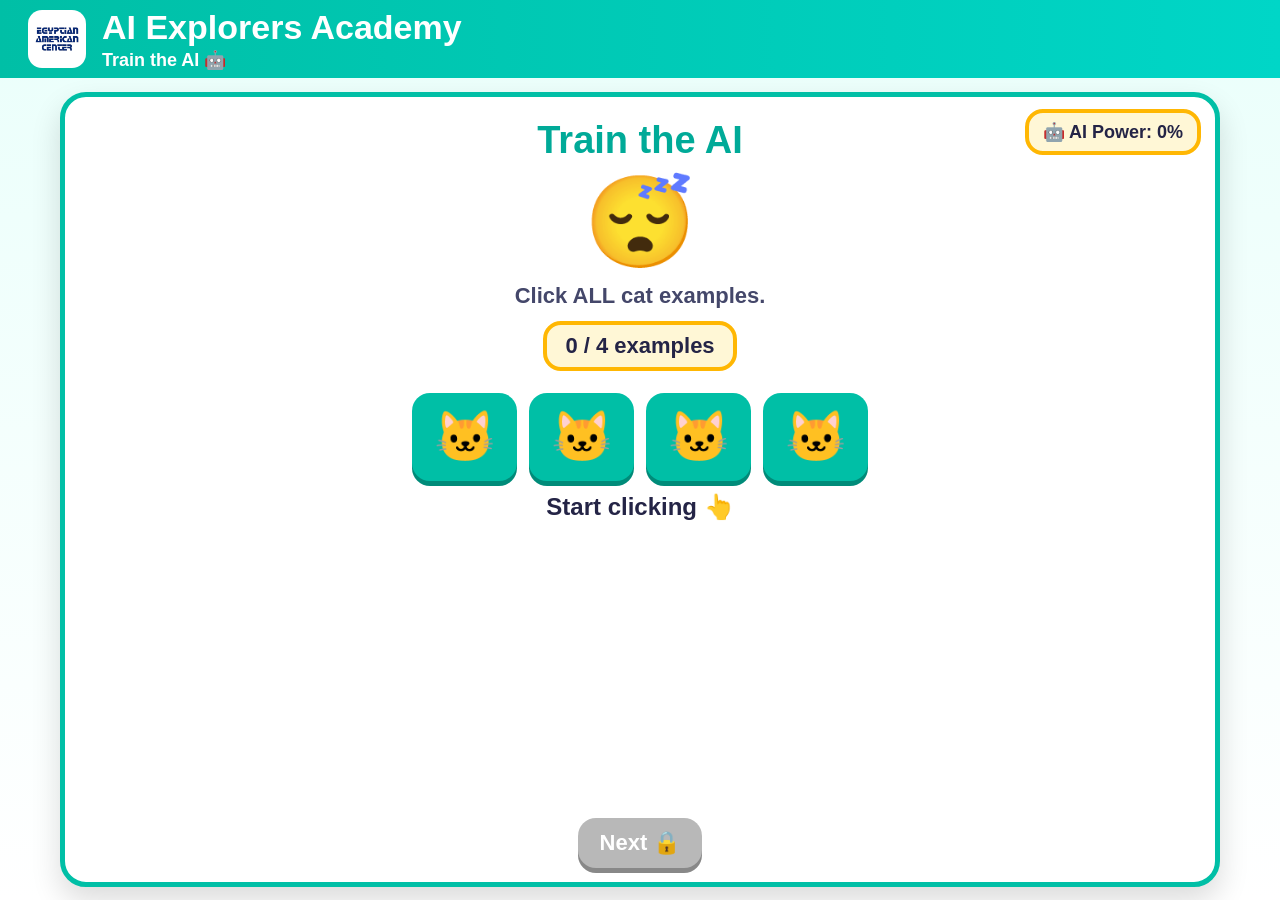
==== index.html @ 1cbc2bea "ai game seesion" ====
<!DOCTYPE html>
<html lang="en">
<head>
  <meta charset="UTF-8" />
  <meta name="viewport" content="width=device-width, initial-scale=1.0" />

  <title>AI Explorers Academy</title>
  <link rel="icon" type="image/png" href="eacc-blue-logo.png" />
  <link rel="stylesheet" href="style.css" />
</head>

<body>
  <main class="app">
    <header class="header">
      <img src="eacc-blue-logo.png" class="logo" alt="EACC Logo" />
      <div>
        <h1>AI Explorers Academy</h1>
        <p>Train the AI 🤖</p>
      </div>
    </header>

    <section id="game" class="game"></section>
  </main>

  <script src="script.js"></script>
</body>
</html>
---- style.css ----
* {
  box-sizing: border-box;
}

body {
  margin: 0;
  overflow: hidden;
  font-family: Arial, sans-serif;
  background: #eafffb;
}

.app {
  height: 100vh;
  background: linear-gradient(180deg, #eafffb, #ffffff);
}

.header {
  height: 78px;
  background: linear-gradient(90deg, #00bfa6, #00d6c7);
  color: white;
  display: flex;
  align-items: center;
  gap: 16px;
  padding: 10px 28px;
}

.logo {
  width: 58px;
  height: 58px;
  object-fit: contain;
  background: white;
  border-radius: 14px;
  padding: 6px;
}

h1 {
  margin: 0;
  font-size: 34px;
}

.header p {
  margin: 2px 0 0;
  font-size: 18px;
  font-weight: bold;
}

.game {
  height: calc(100vh - 78px);
  padding: 14px;
  display: flex;
  align-items: center;
  justify-content: center;
}

.card {
  position: relative;
  width: min(1160px, 98vw);
  height: calc(100vh - 105px);
  background: white;
  border: 5px solid #00bfa6;
  border-radius: 26px;
  padding: 18px;
  text-align: center;
  box-shadow: 0 14px 30px rgba(0, 0, 0, 0.14);
  overflow: hidden;
}

.power-badge {
  position: absolute;
  top: 12px;
  right: 14px;
  background: #fff7d6;
  border: 4px solid #ffb703;
  border-radius: 18px;
  padding: 8px 14px;
  font-size: 18px;
  font-weight: bold;
  color: #242446;
}

.title {
  color: #00aa98;
  font-size: 38px;
  margin: 4px 0 8px;
}

.text {
  color: #44476a;
  font-size: 22px;
  font-weight: bold;
  margin: 8px 0;
}

.ai-face {
  font-size: 90px;
  margin: 4px 0;
}

.big-emoji {
  font-size: 70px;
  margin: 8px 0;
}

.row {
  display: flex;
  justify-content: center;
  align-items: center;
  gap: 12px;
  margin: 12px 0;
  flex-wrap: wrap;
}

button {
  border: none;
  border-radius: 18px;
  padding: 12px 22px;
  font-size: 22px;
  font-weight: bold;
  cursor: pointer;
  color: white;
  background: #00bfa6;
  box-shadow: 0 5px 0 #008b79;
}

button:active {
  transform: translateY(4px);
  box-shadow: 0 1px 0 #008b79;
}

.blue {
  background: #5865f2;
  box-shadow: 0 5px 0 #3440b8;
}

.red {
  background: #ff6b6b;
  box-shadow: 0 5px 0 #c84242;
}

.yellow {
  background: #ffb703;
  box-shadow: 0 5px 0 #cc8f00;
}

.locked {
  background: #b8b8b8;
  box-shadow: 0 5px 0 #888;
  cursor: not-allowed;
}

.emoji-btn {
  width: 105px;
  height: 88px;
  font-size: 50px;
  padding: 5px;
}

.emoji-btn.done {
  background: #35d07f;
  box-shadow: 0 5px 0 #1e9154;
}

.emoji-card {
  width: 110px;
  height: 92px;
  border: 4px solid #00bfa6;
  border-radius: 20px;
  background: #f3fffd;
  font-size: 54px;
  display: grid;
  place-items: center;
  cursor: pointer;
  user-select: none;
}

.emoji-card.selected {
  background: #fff7d6;
  border-color: #ffb703;
  transform: scale(1.06);
}

.box {
  border: 4px dashed #00bfa6;
  border-radius: 20px;
  padding: 12px;
  background: #f3fffd;
  width: min(470px, 46%);
}

.box-title {
  color: #00aa98;
  font-size: 25px;
  font-weight: bold;
  margin-bottom: 8px;
}

.feedback {
  min-height: 36px;
  font-size: 24px;
  font-weight: bold;
  color: #242446;
  margin: 8px 0;
}

.counter {
  display: inline-block;
  background: #fff7d6;
  border: 4px solid #ffb703;
  border-radius: 18px;
  padding: 8px 18px;
  color: #242446;
  font-size: 22px;
  font-weight: bold;
  margin: 4px 0 10px;
}

.nav {
  position: absolute;
  bottom: 14px;
  left: 0;
  width: 100%;
  display: flex;
  justify-content: center;
  gap: 12px;
}

.confetti {
  font-size: 42px;
  animation: pop 0.7s infinite alternate;
}

@keyframes pop {
  from {
    transform: scale(1);
  }

  to {
    transform: scale(1.08);
  }
}

@media (max-width: 850px) {
  h1 {
    font-size: 24px;
  }

  .header p {
    font-size: 15px;
  }

  .title {
    font-size: 30px;
  }

  .text {
    font-size: 18px;
  }

  .ai-face {
    font-size: 70px;
  }

  .big-emoji {
    font-size: 56px;
  }

  button {
    font-size: 18px;
    padding: 10px 16px;
  }

  .emoji-btn,
  .emoji-card {
    width: 84px;
    height: 72px;
    font-size: 40px;
  }

  .box {
    width: 90%;
  }
}
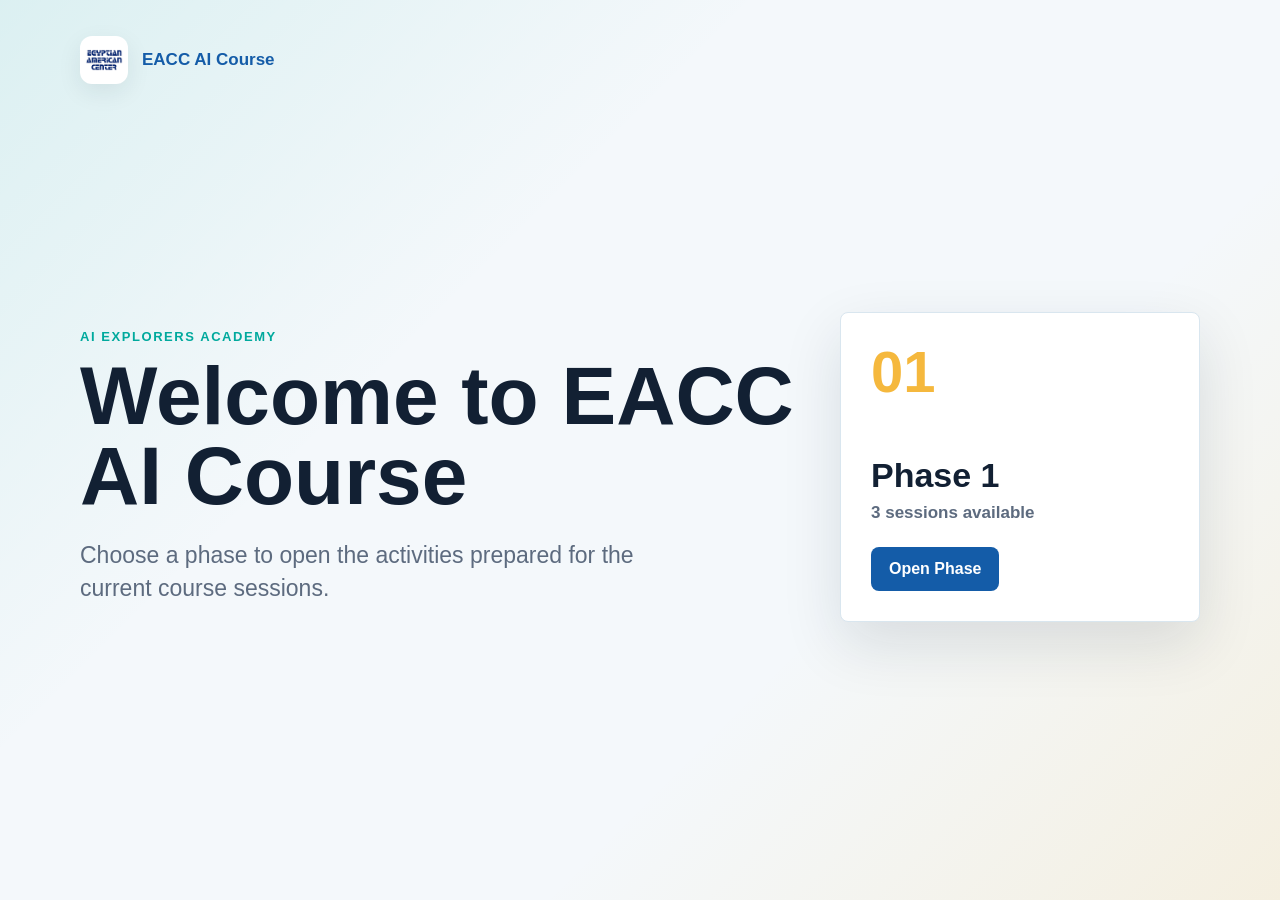
==== commit bf7aac6d: "Add hosted activities" ====
--- a/index.html
+++ b/index.html
@@ -3,25 +3,31 @@
 <head>
   <meta charset="UTF-8" />
   <meta name="viewport" content="width=device-width, initial-scale=1.0" />
-
-  <title>AI Explorers Academy</title>
-  <link rel="icon" type="image/png" href="eacc-blue-logo.png" />
+  <title>EACC AI Course</title>
+  <link rel="icon" type="image/png" href="phase-1/Session%201/eacc-blue-logo.png" />
   <link rel="stylesheet" href="style.css" />
 </head>
+<body>
+  <main class="welcome-shell">
+    <nav class="top-nav" aria-label="Course header">
+      <img class="brand-mark" src="phase-1/Session%201/eacc-blue-logo.png" alt="EACC logo" />
+      <span>EACC AI Course</span>
+    </nav>
 
-<body>
-  <main class="app">
-    <header class="header">
-      <img src="eacc-blue-logo.png" class="logo" alt="EACC Logo" />
-      <div>
-        <h1>AI Explorers Academy</h1>
-        <p>Train the AI 🤖</p>
+    <section class="hero">
+      <div class="hero-copy">
+        <p class="eyebrow">AI Explorers Academy</p>
+        <h1>Welcome to EACC AI Course</h1>
+        <p class="intro">Choose a phase to open the activities prepared for the current course sessions.</p>
       </div>
-    </header>
 
-    <section id="game" class="game"></section>
+      <a class="phase-card" href="phase-1/index.html" aria-label="Open Phase 1 sessions">
+        <span class="phase-number">01</span>
+        <span class="phase-title">Phase 1</span>
+        <span class="phase-meta">3 sessions available</span>
+        <span class="phase-action">Open Phase</span>
+      </a>
+    </section>
   </main>
-
-  <script src="script.js"></script>
 </body>
-</html>+</html>
--- a/style.css
+++ b/style.css
@@ -1,282 +1,254 @@
+:root {
+  --ink: #122033;
+  --muted: #5d6b7f;
+  --line: #d9e6ef;
+  --panel: #ffffff;
+  --soft: #f4f8fb;
+  --teal: #00a99d;
+  --blue: #145ca8;
+  --gold: #f5b83d;
+  --shadow: 0 22px 60px rgba(18, 32, 51, 0.12);
+}
+
 * {
   box-sizing: border-box;
 }
 
 body {
+  min-height: 100vh;
   margin: 0;
-  overflow: hidden;
-  font-family: Arial, sans-serif;
-  background: #eafffb;
-}
-
-.app {
-  height: 100vh;
-  background: linear-gradient(180deg, #eafffb, #ffffff);
-}
-
-.header {
-  height: 78px;
-  background: linear-gradient(90deg, #00bfa6, #00d6c7);
-  color: white;
+  font-family: Arial, Helvetica, sans-serif;
+  color: var(--ink);
+  background:
+    linear-gradient(135deg, rgba(0, 169, 157, 0.1), transparent 35%),
+    linear-gradient(315deg, rgba(245, 184, 61, 0.14), transparent 34%),
+    var(--soft);
+}
+
+a {
+  color: inherit;
+  text-decoration: none;
+}
+
+.welcome-shell,
+.course-shell {
+  width: min(1120px, calc(100% - 32px));
+  min-height: 100vh;
+  margin: 0 auto;
+  padding: 28px 0 44px;
+}
+
+.top-nav {
+  min-height: 64px;
   display: flex;
   align-items: center;
-  gap: 16px;
-  padding: 10px 28px;
-}
-
-.logo {
-  width: 58px;
-  height: 58px;
+  gap: 14px;
+  color: var(--blue);
+  font-size: 17px;
+  font-weight: 800;
+}
+
+.brand-mark {
+  width: 48px;
+  height: 48px;
   object-fit: contain;
-  background: white;
-  border-radius: 14px;
-  padding: 6px;
+  border-radius: 12px;
+  background: #fff;
+  padding: 5px;
+  box-shadow: 0 8px 24px rgba(18, 32, 51, 0.08);
+}
+
+.back-link {
+  min-height: 40px;
+  display: inline-flex;
+  align-items: center;
+  border: 1px solid var(--line);
+  border-radius: 8px;
+  background: #fff;
+  padding: 0 14px;
+  color: var(--ink);
+  font-weight: 800;
+}
+
+.hero {
+  min-height: calc(100vh - 150px);
+  display: grid;
+  grid-template-columns: minmax(0, 1fr) 360px;
+  align-items: center;
+  gap: 44px;
+}
+
+.hero-copy,
+.phase-header {
+  max-width: 720px;
+}
+
+.eyebrow {
+  margin: 0 0 12px;
+  color: var(--teal);
+  font-size: 13px;
+  font-weight: 900;
+  letter-spacing: 0.12em;
+  text-transform: uppercase;
 }
 
 h1 {
   margin: 0;
+  font-size: clamp(42px, 7vw, 82px);
+  line-height: 0.98;
+  letter-spacing: 0;
+}
+
+.intro {
+  max-width: 600px;
+  margin: 22px 0 0;
+  color: var(--muted);
+  font-size: clamp(18px, 2vw, 23px);
+  line-height: 1.45;
+}
+
+.phase-card,
+.session-card {
+  background: var(--panel);
+  border: 1px solid var(--line);
+  border-radius: 8px;
+  box-shadow: var(--shadow);
+  transition: transform 0.18s ease, box-shadow 0.18s ease, border-color 0.18s ease;
+}
+
+.phase-card:hover,
+.session-card:hover {
+  transform: translateY(-4px);
+  border-color: rgba(0, 169, 157, 0.55);
+  box-shadow: 0 28px 70px rgba(18, 32, 51, 0.16);
+}
+
+.phase-card {
+  min-height: 310px;
+  display: flex;
+  flex-direction: column;
+  justify-content: space-between;
+  padding: 30px;
+}
+
+.phase-number {
+  color: var(--gold);
+  font-size: 58px;
+  font-weight: 900;
+  line-height: 1;
+}
+
+.phase-title {
+  display: block;
+  margin-top: auto;
   font-size: 34px;
-}
-
-.header p {
-  margin: 2px 0 0;
-  font-size: 18px;
-  font-weight: bold;
-}
-
-.game {
-  height: calc(100vh - 78px);
-  padding: 14px;
+  font-weight: 900;
+}
+
+.phase-meta {
+  display: block;
+  margin-top: 8px;
+  color: var(--muted);
+  font-size: 17px;
+  font-weight: 700;
+}
+
+.phase-action {
+  width: fit-content;
+  margin-top: 24px;
+  border-radius: 8px;
+  background: var(--blue);
+  color: #fff;
+  padding: 13px 18px;
+  font-weight: 900;
+}
+
+.phase-header {
+  padding: 70px 0 38px;
+}
+
+.session-grid {
+  display: grid;
+  grid-template-columns: repeat(3, minmax(0, 1fr));
+  gap: 18px;
+}
+
+.session-card {
+  min-height: 230px;
   display: flex;
-  align-items: center;
-  justify-content: center;
-}
-
-.card {
-  position: relative;
-  width: min(1160px, 98vw);
-  height: calc(100vh - 105px);
-  background: white;
-  border: 5px solid #00bfa6;
-  border-radius: 26px;
-  padding: 18px;
-  text-align: center;
-  box-shadow: 0 14px 30px rgba(0, 0, 0, 0.14);
-  overflow: hidden;
-}
-
-.power-badge {
-  position: absolute;
-  top: 12px;
-  right: 14px;
-  background: #fff7d6;
-  border: 4px solid #ffb703;
-  border-radius: 18px;
-  padding: 8px 14px;
-  font-size: 18px;
-  font-weight: bold;
-  color: #242446;
-}
-
-.title {
-  color: #00aa98;
-  font-size: 38px;
-  margin: 4px 0 8px;
-}
-
-.text {
-  color: #44476a;
-  font-size: 22px;
-  font-weight: bold;
-  margin: 8px 0;
-}
-
-.ai-face {
-  font-size: 90px;
-  margin: 4px 0;
-}
-
-.big-emoji {
-  font-size: 70px;
-  margin: 8px 0;
-}
-
-.row {
-  display: flex;
-  justify-content: center;
-  align-items: center;
-  gap: 12px;
-  margin: 12px 0;
-  flex-wrap: wrap;
-}
-
-button {
-  border: none;
-  border-radius: 18px;
-  padding: 12px 22px;
-  font-size: 22px;
-  font-weight: bold;
-  cursor: pointer;
-  color: white;
-  background: #00bfa6;
-  box-shadow: 0 5px 0 #008b79;
-}
-
-button:active {
-  transform: translateY(4px);
-  box-shadow: 0 1px 0 #008b79;
-}
-
-.blue {
-  background: #5865f2;
-  box-shadow: 0 5px 0 #3440b8;
-}
-
-.red {
-  background: #ff6b6b;
-  box-shadow: 0 5px 0 #c84242;
-}
-
-.yellow {
-  background: #ffb703;
-  box-shadow: 0 5px 0 #cc8f00;
-}
-
-.locked {
-  background: #b8b8b8;
-  box-shadow: 0 5px 0 #888;
-  cursor: not-allowed;
-}
-
-.emoji-btn {
-  width: 105px;
-  height: 88px;
-  font-size: 50px;
-  padding: 5px;
-}
-
-.emoji-btn.done {
-  background: #35d07f;
-  box-shadow: 0 5px 0 #1e9154;
-}
-
-.emoji-card {
-  width: 110px;
-  height: 92px;
-  border: 4px solid #00bfa6;
-  border-radius: 20px;
-  background: #f3fffd;
-  font-size: 54px;
-  display: grid;
-  place-items: center;
-  cursor: pointer;
-  user-select: none;
-}
-
-.emoji-card.selected {
-  background: #fff7d6;
-  border-color: #ffb703;
-  transform: scale(1.06);
-}
-
-.box {
-  border: 4px dashed #00bfa6;
-  border-radius: 20px;
-  padding: 12px;
-  background: #f3fffd;
-  width: min(470px, 46%);
-}
-
-.box-title {
-  color: #00aa98;
-  font-size: 25px;
-  font-weight: bold;
-  margin-bottom: 8px;
-}
-
-.feedback {
-  min-height: 36px;
-  font-size: 24px;
-  font-weight: bold;
-  color: #242446;
-  margin: 8px 0;
-}
-
-.counter {
-  display: inline-block;
-  background: #fff7d6;
-  border: 4px solid #ffb703;
-  border-radius: 18px;
-  padding: 8px 18px;
-  color: #242446;
-  font-size: 22px;
-  font-weight: bold;
-  margin: 4px 0 10px;
-}
-
-.nav {
-  position: absolute;
-  bottom: 14px;
-  left: 0;
-  width: 100%;
-  display: flex;
-  justify-content: center;
-  gap: 12px;
-}
-
-.confetti {
-  font-size: 42px;
-  animation: pop 0.7s infinite alternate;
-}
-
-@keyframes pop {
-  from {
-    transform: scale(1);
-  }
-
-  to {
-    transform: scale(1.08);
-  }
-}
-
-@media (max-width: 850px) {
+  flex-direction: column;
+  justify-content: flex-end;
+  padding: 24px;
+}
+
+.session-kicker {
+  width: fit-content;
+  margin-bottom: auto;
+  border-radius: 999px;
+  background: rgba(0, 169, 157, 0.12);
+  color: #047c74;
+  padding: 8px 12px;
+  font-size: 13px;
+  font-weight: 900;
+}
+
+.session-card strong {
+  display: block;
+  margin-top: 34px;
+  font-size: 26px;
+  line-height: 1.15;
+}
+
+.session-card span:last-child {
+  display: block;
+  margin-top: 10px;
+  color: var(--muted);
+  font-size: 16px;
+  line-height: 1.4;
+}
+
+@media (max-width: 820px) {
+  .hero {
+    min-height: auto;
+    grid-template-columns: 1fr;
+    padding-top: 56px;
+  }
+
+  .phase-card {
+    min-height: 240px;
+  }
+
+  .session-grid {
+    grid-template-columns: 1fr;
+  }
+
+  .phase-header {
+    padding-top: 48px;
+  }
+}
+
+@media (max-width: 520px) {
+  .welcome-shell,
+  .course-shell {
+    width: min(100% - 22px, 1120px);
+    padding-top: 16px;
+  }
+
+  .top-nav {
+    min-height: 52px;
+    font-size: 15px;
+  }
+
+  .brand-mark {
+    width: 40px;
+    height: 40px;
+  }
+
   h1 {
-    font-size: 24px;
-  }
-
-  .header p {
-    font-size: 15px;
-  }
-
-  .title {
-    font-size: 30px;
-  }
-
-  .text {
-    font-size: 18px;
-  }
-
-  .ai-face {
-    font-size: 70px;
-  }
-
-  .big-emoji {
-    font-size: 56px;
-  }
-
-  button {
-    font-size: 18px;
-    padding: 10px 16px;
-  }
-
-  .emoji-btn,
-  .emoji-card {
-    width: 84px;
-    height: 72px;
     font-size: 40px;
   }
 
-  .box {
-    width: 90%;
-  }
-}+  .intro {
+    font-size: 17px;
+  }
+}
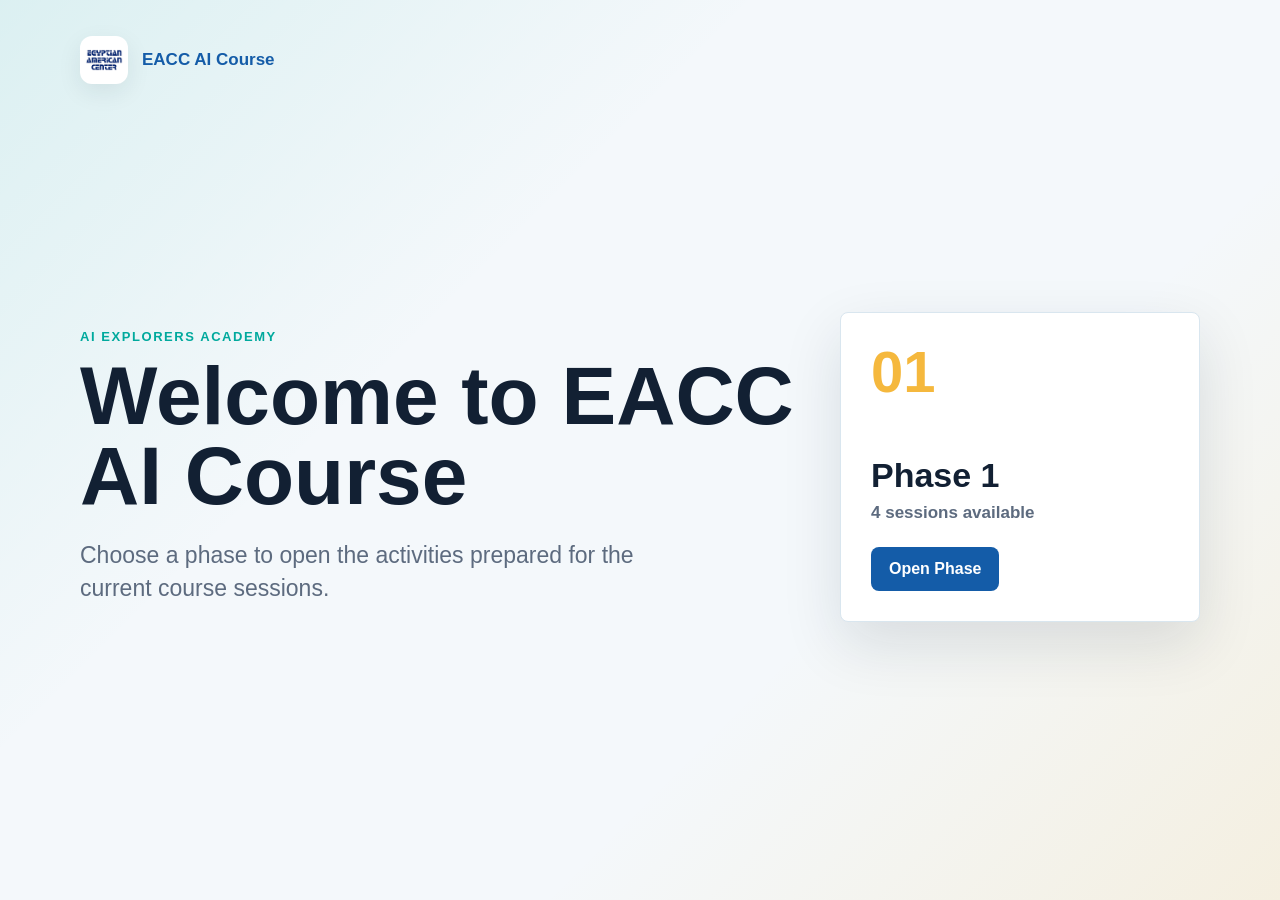
==== commit a062ab0d: "adding session 4 for pahse 1" ====
--- a/index.html
+++ b/index.html
@@ -24,7 +24,7 @@
       <a class="phase-card" href="phase-1/index.html" aria-label="Open Phase 1 sessions">
         <span class="phase-number">01</span>
         <span class="phase-title">Phase 1</span>
-        <span class="phase-meta">3 sessions available</span>
+        <span class="phase-meta">4 sessions available</span>
         <span class="phase-action">Open Phase</span>
       </a>
     </section>
--- a/style.css
+++ b/style.css
@@ -25,6 +25,11 @@
     var(--soft);
 }
 
+img,
+svg {
+  max-width: 100%;
+}
+
 a {
   color: inherit;
   text-decoration: none;
@@ -42,6 +47,7 @@
   min-height: 64px;
   display: flex;
   align-items: center;
+  flex-wrap: wrap;
   gap: 14px;
   color: var(--blue);
   font-size: 17px;
@@ -71,7 +77,7 @@
 }
 
 .hero {
-  min-height: calc(100vh - 150px);
+  min-height: calc(100svh - 150px);
   display: grid;
   grid-template-columns: minmax(0, 1fr) 360px;
   align-items: center;
@@ -128,7 +134,7 @@
   display: flex;
   flex-direction: column;
   justify-content: space-between;
-  padding: 30px;
+  padding: clamp(22px, 4vw, 30px);
 }
 
 .phase-number {
@@ -141,7 +147,7 @@
 .phase-title {
   display: block;
   margin-top: auto;
-  font-size: 34px;
+  font-size: clamp(28px, 5vw, 34px);
   font-weight: 900;
 }
 
@@ -169,7 +175,7 @@
 
 .session-grid {
   display: grid;
-  grid-template-columns: repeat(3, minmax(0, 1fr));
+  grid-template-columns: repeat(auto-fit, minmax(min(100%, 250px), 1fr));
   gap: 18px;
 }
 
@@ -178,7 +184,7 @@
   display: flex;
   flex-direction: column;
   justify-content: flex-end;
-  padding: 24px;
+  padding: clamp(18px, 4vw, 24px);
 }
 
 .session-kicker {
@@ -211,15 +217,11 @@
   .hero {
     min-height: auto;
     grid-template-columns: 1fr;
-    padding-top: 56px;
+    padding: 48px 0 24px;
   }
 
   .phase-card {
     min-height: 240px;
-  }
-
-  .session-grid {
-    grid-template-columns: 1fr;
   }
 
   .phase-header {
@@ -230,7 +232,7 @@
 @media (max-width: 520px) {
   .welcome-shell,
   .course-shell {
-    width: min(100% - 22px, 1120px);
+    width: min(100% - 24px, 1120px);
     padding-top: 16px;
   }
 
@@ -245,10 +247,32 @@
   }
 
   h1 {
-    font-size: 40px;
+    font-size: clamp(36px, 12vw, 46px);
+    line-height: 1.02;
   }
 
   .intro {
-    font-size: 17px;
-  }
-}
+    font-size: 16px;
+  }
+
+  .phase-card {
+    min-height: 220px;
+  }
+
+  .phase-number {
+    font-size: 46px;
+  }
+
+  .phase-action {
+    width: 100%;
+    text-align: center;
+  }
+
+  .session-card {
+    min-height: 190px;
+  }
+
+  .session-card strong {
+    font-size: 23px;
+  }
+}
